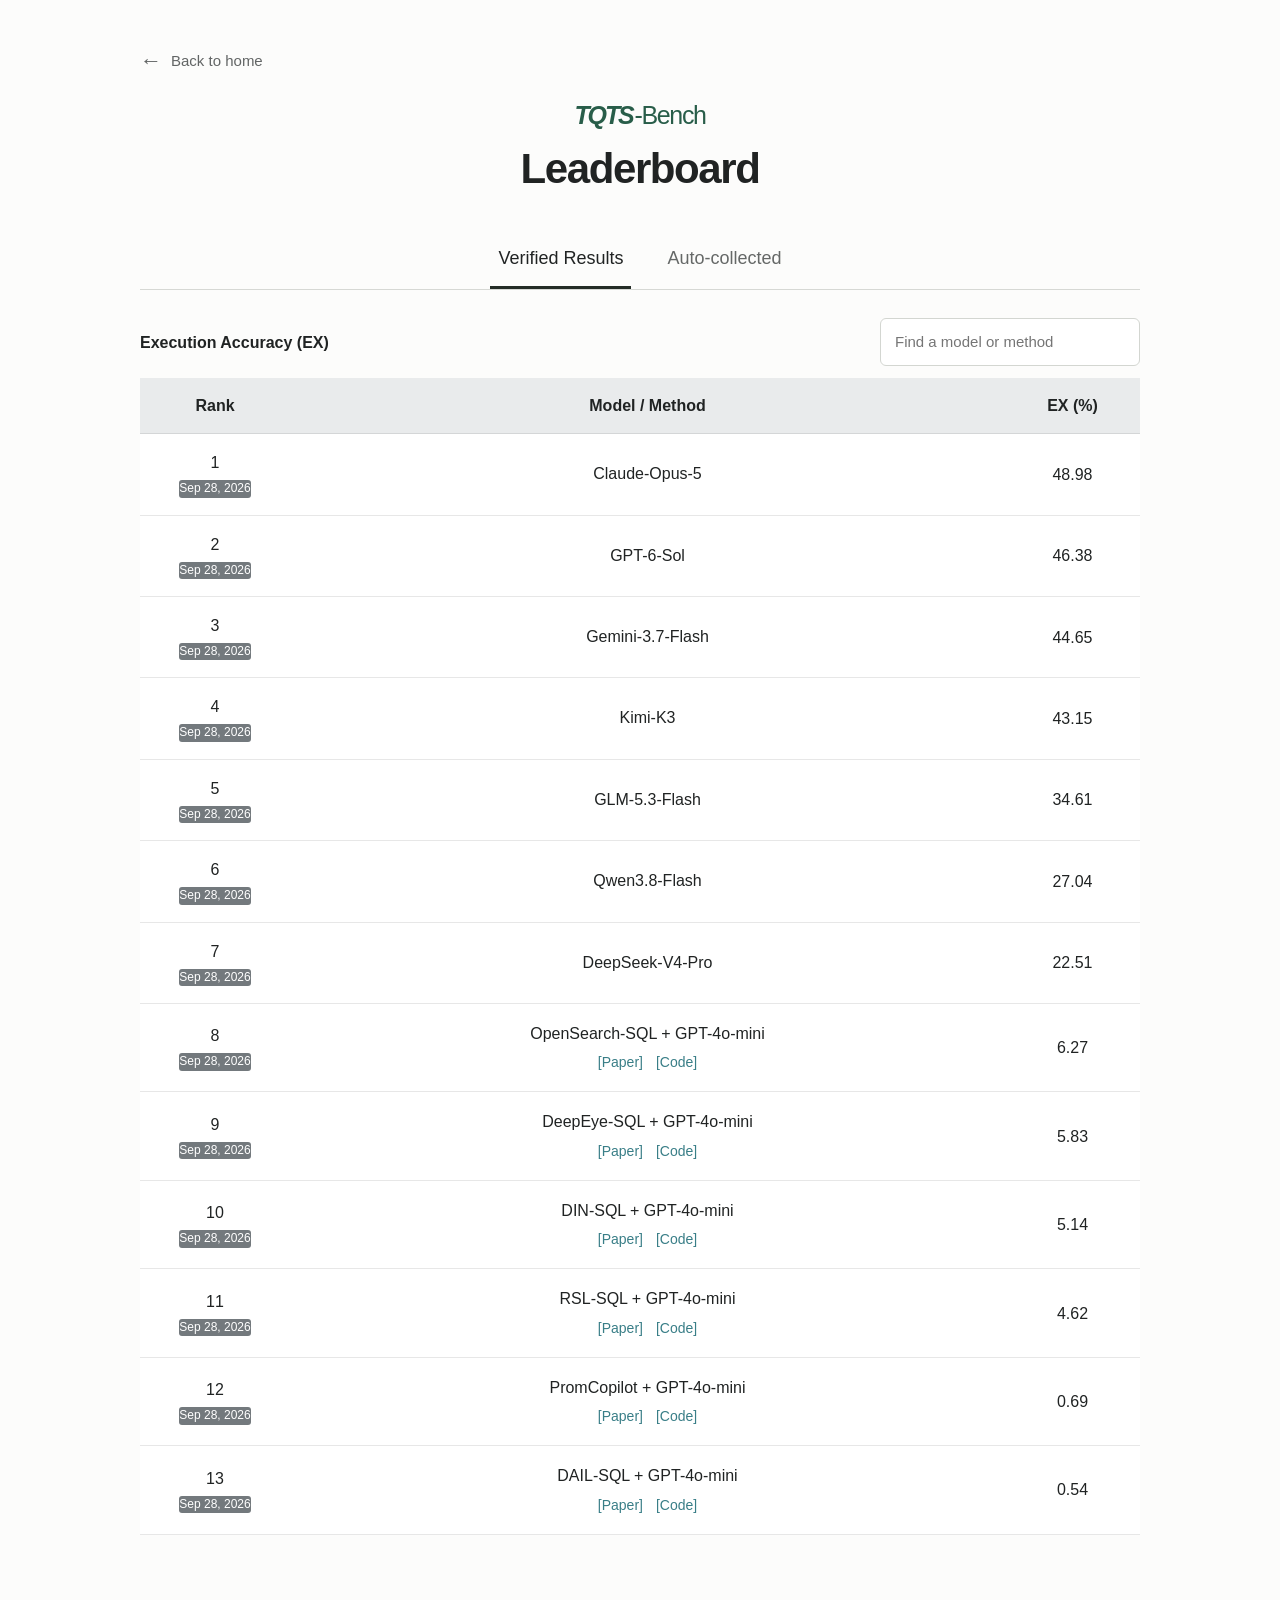
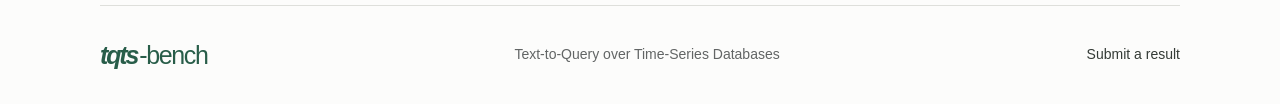
==== leaderboard.html @ 2801d9ac "Publish approved TQTS-Bench redesign Approved design: local commit 709bb9d. Paper remains disabled; " ====
<!doctype html>
<html lang="en"><head><meta charset="utf-8"><meta name="viewport" content="width=device-width, initial-scale=1">
<meta name="robots" content="noindex, nofollow, noarchive"><meta name="referrer" content="no-referrer">
<meta http-equiv="Content-Security-Policy" content="default-src 'self'; script-src 'self'; style-src 'self'; img-src 'self'; font-src 'self'; connect-src 'self'; object-src 'none'; base-uri 'none'; form-action 'none'">
<meta name="color-scheme" content="light"><link rel="icon" href="database.svg" type="image/svg+xml"><link rel="stylesheet" href="styles.css">
<title>TQTS-Bench | Leaderboard</title><script src="discovery.js" defer></script><script src="app.js" defer></script></head><body class="board-page"><a class="skip-link" href="#leaderboard">Skip to leaderboard</a>
<main id="leaderboard" class="board container"><a class="back-home" href="index.html"><span aria-hidden="true">←</span> Back to home</a><div class="board-title"><h1><span class="title-brand"><span class="brand-tqts">TQTS</span><span class="brand-bench">-Bench</span></span><span class="page-title">Leaderboard</span></h1></div>
<div class="view-switch" role="tablist" aria-label="Leaderboard content"><button role="tab" id="view-verified" aria-selected="true" aria-controls="verified-panel">Verified Results</button><button role="tab" id="view-auto" aria-selected="false" aria-controls="auto-panel" tabindex="-1">Auto-collected</button></div>
<section id="verified-panel" role="tabpanel" aria-labelledby="view-verified"><div class="board-toolbar"><p><strong>Execution Accuracy (EX)</strong></p><label class="search-field"><span class="sr-only">Find a model or method</span><input id="search" type="search" placeholder="Find a model or method" autocomplete="off"></label></div>
<div class="table-scroll"><table class="results-table"><caption class="sr-only">Verified execution accuracy on TQTS-Bench, ordered from highest to lowest.</caption><thead><tr><th scope="col">Rank</th><th scope="col">Model / Method</th><th scope="col" aria-sort="descending">EX (%)</th></tr></thead><tbody><tr data-name="claude-opus-5" data-type="model"><td class="rank">1<time datetime="2026-09-28" title="Initial leaderboard publication date">Sep 28, 2026</time></td><td class="entry-name">Claude-Opus-5</td><td class="score">48.98</td></tr><tr data-name="gpt-6-sol" data-type="model"><td class="rank">2<time datetime="2026-09-28" title="Initial leaderboard publication date">Sep 28, 2026</time></td><td class="entry-name">GPT-6-Sol</td><td class="score">46.38</td></tr><tr data-name="gemini-3.7-flash" data-type="model"><td class="rank">3<time datetime="2026-09-28" title="Initial leaderboard publication date">Sep 28, 2026</time></td><td class="entry-name">Gemini-3.7-Flash</td><td class="score">44.65</td></tr><tr data-name="kimi-k3" data-type="model"><td class="rank">4<time datetime="2026-09-28" title="Initial leaderboard publication date">Sep 28, 2026</time></td><td class="entry-name">Kimi-K3</td><td class="score">43.15</td></tr><tr data-name="glm-5.3-flash" data-type="model"><td class="rank">5<time datetime="2026-09-28" title="Initial leaderboard publication date">Sep 28, 2026</time></td><td class="entry-name">GLM-5.3-Flash</td><td class="score">34.61</td></tr><tr data-name="qwen3.8-flash" data-type="model"><td class="rank">6<time datetime="2026-09-28" title="Initial leaderboard publication date">Sep 28, 2026</time></td><td class="entry-name">Qwen3.8-Flash</td><td class="score">27.04</td></tr><tr data-name="deepseek-v4-pro" data-type="model"><td class="rank">7<time datetime="2026-09-28" title="Initial leaderboard publication date">Sep 28, 2026</time></td><td class="entry-name">DeepSeek-V4-Pro</td><td class="score">22.51</td></tr><tr data-name="opensearch-sql + gpt-4o-mini" data-type="method"><td class="rank">8<time datetime="2026-09-28" title="Initial leaderboard publication date">Sep 28, 2026</time></td><td class="entry-name">OpenSearch-SQL + GPT-4o-mini<div class="entry-links"><a href="https://doi.org/10.1145/3725331" target="_blank" rel="noopener noreferrer">[Paper]</a><a href="https://github.com/OpenSearch-AI/OpenSearch-SQL#readme" target="_blank" rel="noopener noreferrer">[Code]</a></div></td><td class="score">6.27</td></tr><tr data-name="deepeye-sql + gpt-4o-mini" data-type="method"><td class="rank">9<time datetime="2026-09-28" title="Initial leaderboard publication date">Sep 28, 2026</time></td><td class="entry-name">DeepEye-SQL + GPT-4o-mini<div class="entry-links"><a href="https://doi.org/10.1145/3802035" target="_blank" rel="noopener noreferrer">[Paper]</a><a href="https://github.com/HKUSTDial/DeepEye-SQL#readme" target="_blank" rel="noopener noreferrer">[Code]</a></div></td><td class="score">5.83</td></tr><tr data-name="din-sql + gpt-4o-mini" data-type="method"><td class="rank">10<time datetime="2026-09-28" title="Initial leaderboard publication date">Sep 28, 2026</time></td><td class="entry-name">DIN-SQL + GPT-4o-mini<div class="entry-links"><a href="https://doi.org/10.52202/075280-1577" target="_blank" rel="noopener noreferrer">[Paper]</a><a href="https://github.com/MohammadrezaPourreza/Few-shot-NL2SQL-with-prompting#readme" target="_blank" rel="noopener noreferrer">[Code]</a></div></td><td class="score">5.14</td></tr><tr data-name="rsl-sql + gpt-4o-mini" data-type="method"><td class="rank">11<time datetime="2026-09-28" title="Initial leaderboard publication date">Sep 28, 2026</time></td><td class="entry-name">RSL-SQL + GPT-4o-mini<div class="entry-links"><a href="https://doi.org/10.48550/arXiv.2411.00073" target="_blank" rel="noopener noreferrer">[Paper]</a><a href="https://github.com/Laqcce-cao/RSL-SQL#readme" target="_blank" rel="noopener noreferrer">[Code]</a></div></td><td class="score">4.62</td></tr><tr data-name="promcopilot + gpt-4o-mini" data-type="method"><td class="rank">12<time datetime="2026-09-28" title="Initial leaderboard publication date">Sep 28, 2026</time></td><td class="entry-name">PromCopilot + GPT-4o-mini<div class="entry-links"><a href="https://doi.org/10.1145/3797910" target="_blank" rel="noopener noreferrer">[Paper]</a><a href="https://github.com/FudanSELab/PromCopilot#readme" target="_blank" rel="noopener noreferrer">[Code]</a></div></td><td class="score">0.69</td></tr><tr data-name="dail-sql + gpt-4o-mini" data-type="method"><td class="rank">13<time datetime="2026-09-28" title="Initial leaderboard publication date">Sep 28, 2026</time></td><td class="entry-name">DAIL-SQL + GPT-4o-mini<div class="entry-links"><a href="https://doi.org/10.14778/3641204.3641221" target="_blank" rel="noopener noreferrer">[Paper]</a><a href="https://github.com/BeachWang/DAIL-SQL#readme" target="_blank" rel="noopener noreferrer">[Code]</a></div></td><td class="score">0.54</td></tr></tbody></table></div><p id="search-empty" hidden role="status">No matching models or methods.</p></section>
<section id="auto-panel" role="tabpanel" aria-labelledby="view-auto" hidden><div class="papers-heading"><h2>Papers using TQTS-Bench</h2><p>Research that cites TQTS-Bench or evaluates on the benchmark. Paper and code links are collected automatically.</p></div><p id="sync-status" class="sync-status" role="status"></p><div id="paper-list"></div><noscript>Enable JavaScript to view the collected papers.</noscript></section></main><footer class="site-footer container"><a class="footer-brand" href="index.html" aria-label="TQTS-Bench home"><span class="brand-tqts">tqts</span><span class="brand-bench">-bench</span></a><span>Text-to-Query over Time-Series Databases</span><a href="submit.html">Submit a result</a></footer></body></html>
---- styles.css ----
/* Research homepage: restrained typography, user-requested light surfaces.
   DESIGN_VARIANCE: 4; MOTION_INTENSITY: 2; VISUAL_DENSITY: 4. */
:root{color-scheme:light;--text:#202323;--muted:#626565;--line:#dedfdb;--soft:#f5f4f0;--hero:#e4efe2;--accent:#285d49}
*{box-sizing:border-box}body{margin:0;color:var(--text);background:#fff;font-family:Arial,Helvetica,sans-serif;font-size:17px;line-height:1.7;-webkit-font-smoothing:antialiased}h1,h2,h3,p{margin-top:0}a{color:var(--accent);text-underline-offset:4px}button,input{font:inherit}button,a,input{-webkit-tap-highlight-color:transparent}button{cursor:pointer}[hidden]{display:none!important}:focus-visible{outline:3px solid #28684b;outline-offset:5px}img{max-width:100%}.container{width:min(1080px,calc(100% - 64px));margin-inline:auto}.sr-only{position:absolute;width:1px;height:1px;overflow:hidden;clip:rect(0,0,0,0);white-space:nowrap}.skip-link{position:fixed;top:10px;left:10px;z-index:10;background:white;padding:10px 20px;transform:translateY(-180%)}.skip-link:focus{transform:none}.icon{flex-shrink:0;vertical-align:middle}.hero{background:var(--hero)}.hero-copy{text-align:center;padding:68px 0 64px}.hero h1{font-size:64px;line-height:1.15;font-weight:600;letter-spacing:-1px;margin-bottom:23px;color:#254f3a}.brand-tqts{font-family:"Arial Black",Arial,sans-serif;font-style:italic;font-weight:900;letter-spacing:-.085em;display:inline-block;padding-right:.08em}.brand-bench{font-weight:500;letter-spacing:-.055em}.subtitle{font-size:30px;line-height:1.4;font-weight:500;letter-spacing:-.025em;color:#242e26;margin-bottom:30px}.resource-buttons{display:flex;justify-content:center;gap:10px;flex-wrap:wrap}.button{display:inline-flex;align-items:center;justify-content:center;gap:9px;min-height:45px;padding:8px 21px;border:1px solid #b1c1b3;border-radius:24px;background:#fff;color:#243a2a;font-size:15.2px;line-height:1.6;text-decoration:none;font-weight:500;transition:background .18s,transform .18s}.button:not(:disabled):hover{background:white;transform:translateY(-2px)}.button.primary{border-color:#8aab91}.resource-buttons .icon{width:24px;height:24px;padding:2px;background:#fff;border-radius:4px;object-fit:contain}.button.paper-disabled{background:#fff;color:#626565;border-color:#b1c1b3;opacity:1;cursor:default;transform:none;pointer-events:none;transition:none}.section{padding:64px 0 70px}.section-alt{background:var(--soft)}.section h2{text-align:center;font-size:32px;letter-spacing:-.025em;line-height:1.25;margin-bottom:28px;color:#202323}.prose{max-width:920px;margin:auto}.prose p{margin-bottom:16px;line-height:1.85}.prose strong{font-weight:600}.facts{display:grid;grid-template-columns:repeat(4,1fr);margin:32px 0 38px;text-align:center;gap:16px}.facts dd{font-size:35px;font-weight:600;line-height:1.2;margin:0 0 8px;letter-spacing:-1px}.facts dt{font-size:15px;color:#626565}.figure-link{display:block;width:min(860px,94%);margin:30px auto 0}.research-figure{display:block;width:100%;height:auto}.pipeline-copy{display:grid;grid-template-columns:1fr 1fr;gap:42px;margin:34px auto 0;max-width:920px}.pipeline-copy h3{font-size:20px;line-height:1.4;margin-bottom:12px}.pipeline-copy p{font-size:16px;line-height:1.85;margin-bottom:0}
/* Upright point-top hexagons, staggered rows; no rotated logo content. */
.honeycomb{--hex:132px;display:grid;grid-template-columns:repeat(12,calc(var(--hex)/2 + 4px));grid-auto-rows:117px;justify-content:center;margin:40px auto 0;padding:6px 0 25px}.hex{position:relative;grid-column:span 2;width:var(--hex);height:151px;text-decoration:none;filter:drop-shadow(0 2px 2px #0000000b);transition:transform .2s;z-index:0}.hex:nth-child(11n+7){grid-column:2 / span 2}.hex-face{position:absolute;inset:0;display:flex;flex-direction:column;align-items:center;justify-content:center;gap:10px;background:#d9dbd5;clip-path:polygon(50% 0,100% 25%,100% 75%,50% 100%,0 75%,0 25%)}.hex-face:before{content:"";position:absolute;inset:1px;background:#fff;clip-path:inherit;z-index:-1}.hex img{object-fit:contain;width:48px;height:48px}.hex-face>span{font-size:13px;color:#363b37;line-height:1.2;max-width:115px;text-align:center}.hex:hover,.hex:focus-visible{transform:scale(1.14);z-index:2}.hex:hover .hex-face{background:#656a61}.hex:focus-visible{outline:none;filter:drop-shadow(0 0 3px #204c34)}
.site-footer{display:flex;align-items:center;justify-content:space-between;gap:20px;padding-block:28px;border-top:1px solid var(--line);font-size:14px;color:var(--muted)}.site-footer>a{color:#343b36;text-decoration:none}.board-page{background:#fcfcfb}.board{max-width:1000px;padding:48px 0 70px}.board-title{text-align:center;margin-bottom:36px}.board-title h1{margin:0;line-height:1.2}.title-brand{display:block;font-size:25px;color:var(--accent);margin-bottom:14px}.page-title{display:block;font-size:42px;letter-spacing:-1.4px;font-weight:600}.back-home{display:inline-flex;align-items:center;gap:9px;color:var(--muted);text-decoration:none;font-size:15px;margin-bottom:26px}.back-home:hover{color:var(--accent)}.back-home span{font-size:22px;line-height:1}.site-footer .footer-brand{color:var(--accent);font-size:25px;white-space:nowrap}.site-footer .footer-brand span{width:auto;order:initial}.board-title p{color:var(--muted);font-size:18px}.view-switch{display:flex;justify-content:center;border-bottom:1px solid #d6d8d4;margin-bottom:28px;gap:28px}.view-switch button{padding:13px 8px;border:none;border-bottom:3px solid transparent;background:none;color:#656867;font-size:18px}.view-switch button[aria-selected=true]{border-bottom-color:#242c26;color:#202323}.view-switch button:hover{color:#202323}.board-toolbar{display:flex;align-items:center;justify-content:space-between;gap:20px;margin-bottom:12px}.board-toolbar p{margin:0;font-size:16px}.board-toolbar strong{display:block;font-weight:600}.board-toolbar p span{font-size:14px;color:var(--muted)}.search-field input{border:1px solid #d3d6d1;border-radius:6px;padding:10px 14px;background:white;width:260px;font-size:15px}.table-note{font-size:14px;color:var(--muted);margin:14px 0}.table-scroll{overflow-x:auto}.results-table{border-collapse:collapse;width:100%;font-size:16px;background:#fff;table-layout:fixed}.results-table th{background:#e9ebec;color:#202323;font-weight:600;padding:14px 12px;text-align:center;border-bottom:1px solid #d4d6d7}.results-table th:first-child{width:150px}.results-table th:last-child{width:135px}.results-table td{border-bottom:1px solid #e7e7e7;padding:17px 12px;text-align:center;vertical-align:middle}.results-table .entry-name{font-size:16px;font-weight:400;line-height:1.65}.results-table .score{font-size:16px;font-weight:500;font-variant-numeric:tabular-nums}.rank{color:#202323;font-size:16px;line-height:1.5}.rank time{display:table;background:#73797d;color:white;font-size:12px;line-height:1.45;border-radius:3px;margin:5px auto 0;padding:1px 6px;font-weight:400;white-space:nowrap}.entry-links{display:flex;justify-content:center;gap:13px;font-size:14px;margin-top:4px}.entry-links a{color:#397e87;text-decoration:none}.entry-links a:hover{text-decoration:underline}.papers-heading{max-width:790px}.papers-heading h2{font-size:25px;margin:0 0 10px}.papers-heading p{font-size:16px;color:var(--muted)}.sync-status{font-size:14px;background:#eeefec;padding:11px 16px;border-radius:4px}.paper-entry{padding:24px 0;border-bottom:1px solid var(--line)}.paper-entry h3{font-size:19px;font-weight:500;margin:8px 0}.paper-entry time{font-size:13px;background:#e8e9e6;padding:3px 7px;border-radius:3px}.paper-entry p{font-size:15px;color:var(--muted)}.paper-entry .entry-links{justify-content:flex-start}.empty-state{padding:55px 20px;text-align:center;border:1px solid var(--line);background:white;margin:24px 0}.empty-state h3{font-size:20px;font-weight:500}.empty-state p{font-size:16px;color:var(--muted);max-width:620px;margin:0 auto}
@media(max-width:900px){.honeycomb{--hex:116px;grid-template-columns:repeat(10,calc(var(--hex)/2 + 4px));grid-auto-rows:103px}.hex{height:133px}.hex:nth-child(11n+7){grid-column:span 2}.hex:nth-child(9n+6){grid-column:2 / span 2}.hex:nth-child(n+18),.hex:nth-child(n+18):hover,.hex:nth-child(n+18):focus-visible{transform:none}.hex:nth-child(n+18):hover{transform:scale(1.14)}.hex-face>span{font-size:12px;max-width:95px}}
@media(max-width:640px){body{font-size:16px}.container{width:calc(100% - 36px)}.hero-copy{padding:48px 0}.hero h1{font-size:48px}.subtitle{font-size:24px}.resource-buttons{gap:9px;max-width:380px;margin:auto}.button{padding:8px 17px}.section{padding:44px 0}.section h2{font-size:28px}.facts{grid-template-columns:1fr 1fr;gap:24px;margin:28px 0}.facts dd{font-size:30px}.facts dt{font-size:14px}.pipeline-copy{grid-template-columns:1fr;gap:24px}.honeycomb{--hex:96px;grid-template-columns:repeat(6,calc(var(--hex)/2 + 3px));grid-auto-rows:86px;padding-bottom:27px;margin-top:30px}.hex{height:111px}.hex:nth-child(9n+6){grid-column:span 2}.hex:nth-child(5n+4){grid-column:2 / span 2}.hex img{width:36px;height:36px}.hex-face{gap:6px}.hex-face>span{font-size:11px;max-width:84px}.hex:last-child{grid-column:4 / span 2}.site-footer{flex-wrap:wrap;justify-content:center;text-align:center;font-size:13px;gap:10px}.site-footer span{width:100%;order:3}.board{padding-top:32px}.page-title{font-size:34px}.title-brand{font-size:23px}.board-title p{font-size:16px}.view-switch{gap:20px}.view-switch button{font-size:16px;padding:12px 3px}.board-toolbar{align-items:flex-start;flex-direction:column;gap:14px}.search-field,.search-field input{width:100%}.results-table{font-size:14px;min-width:310px}.results-table th:first-child{width:91px}.results-table th:last-child{width:65px}.results-table th{font-size:14px;padding:12px 5px}.results-table td{padding:15px 5px}.results-table .entry-name,.results-table .score{font-size:14px}.rank time{font-size:10px;padding:1px 3px}.entry-links{font-size:13px}.table-note{font-size:13px}.papers-heading h2{font-size:23px}}
@media(prefers-reduced-motion:reduce){*{transition:none!important;scroll-behavior:auto!important}}
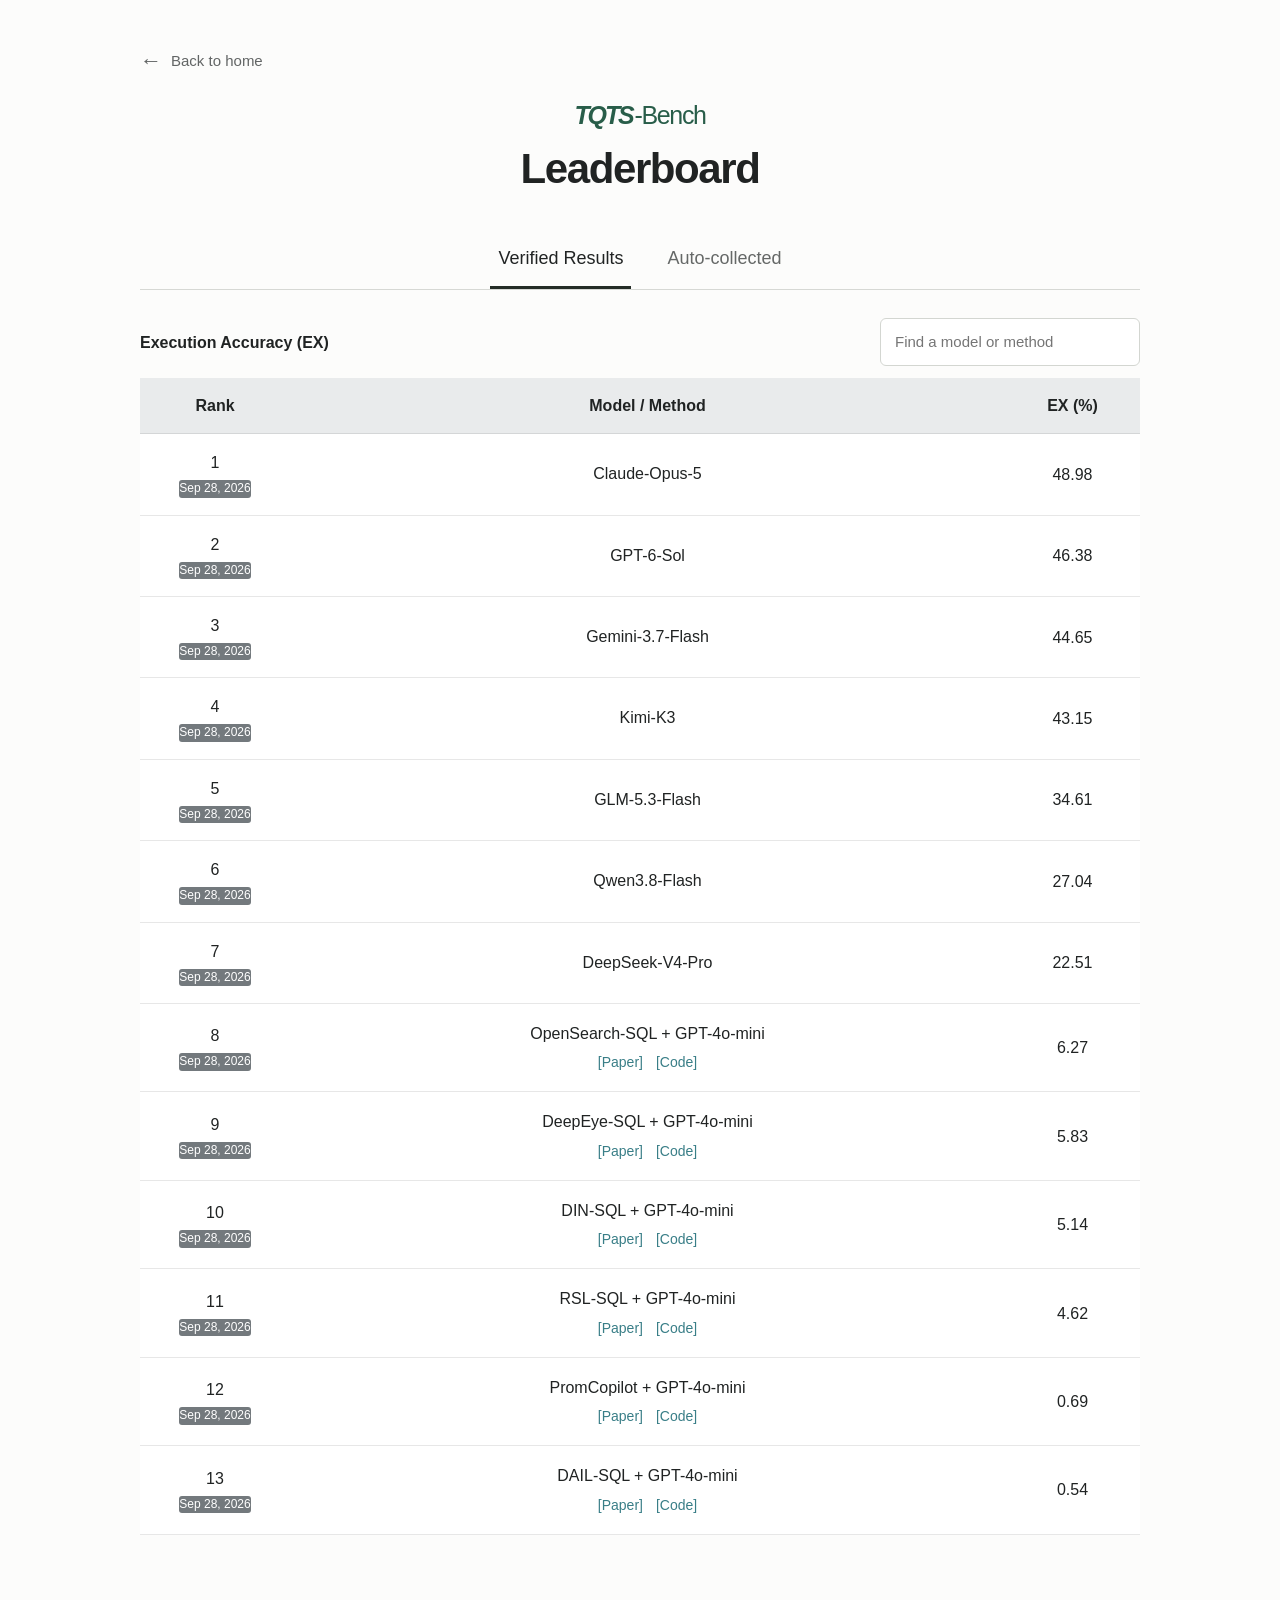
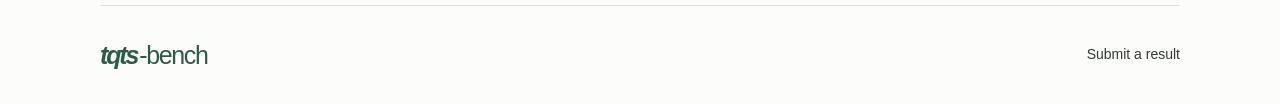
==== commit 194fd10f: "Publish approved experiment section and homepage refinements Publish reviewed local version 3915379:" ====
--- a/leaderboard.html
+++ b/leaderboard.html
@@ -8,4 +8,4 @@
 <div class="view-switch" role="tablist" aria-label="Leaderboard content"><button role="tab" id="view-verified" aria-selected="true" aria-controls="verified-panel">Verified Results</button><button role="tab" id="view-auto" aria-selected="false" aria-controls="auto-panel" tabindex="-1">Auto-collected</button></div>
 <section id="verified-panel" role="tabpanel" aria-labelledby="view-verified"><div class="board-toolbar"><p><strong>Execution Accuracy (EX)</strong></p><label class="search-field"><span class="sr-only">Find a model or method</span><input id="search" type="search" placeholder="Find a model or method" autocomplete="off"></label></div>
 <div class="table-scroll"><table class="results-table"><caption class="sr-only">Verified execution accuracy on TQTS-Bench, ordered from highest to lowest.</caption><thead><tr><th scope="col">Rank</th><th scope="col">Model / Method</th><th scope="col" aria-sort="descending">EX (%)</th></tr></thead><tbody><tr data-name="claude-opus-5" data-type="model"><td class="rank">1<time datetime="2026-09-28" title="Initial leaderboard publication date">Sep 28, 2026</time></td><td class="entry-name">Claude-Opus-5</td><td class="score">48.98</td></tr><tr data-name="gpt-6-sol" data-type="model"><td class="rank">2<time datetime="2026-09-28" title="Initial leaderboard publication date">Sep 28, 2026</time></td><td class="entry-name">GPT-6-Sol</td><td class="score">46.38</td></tr><tr data-name="gemini-3.7-flash" data-type="model"><td class="rank">3<time datetime="2026-09-28" title="Initial leaderboard publication date">Sep 28, 2026</time></td><td class="entry-name">Gemini-3.7-Flash</td><td class="score">44.65</td></tr><tr data-name="kimi-k3" data-type="model"><td class="rank">4<time datetime="2026-09-28" title="Initial leaderboard publication date">Sep 28, 2026</time></td><td class="entry-name">Kimi-K3</td><td class="score">43.15</td></tr><tr data-name="glm-5.3-flash" data-type="model"><td class="rank">5<time datetime="2026-09-28" title="Initial leaderboard publication date">Sep 28, 2026</time></td><td class="entry-name">GLM-5.3-Flash</td><td class="score">34.61</td></tr><tr data-name="qwen3.8-flash" data-type="model"><td class="rank">6<time datetime="2026-09-28" title="Initial leaderboard publication date">Sep 28, 2026</time></td><td class="entry-name">Qwen3.8-Flash</td><td class="score">27.04</td></tr><tr data-name="deepseek-v4-pro" data-type="model"><td class="rank">7<time datetime="2026-09-28" title="Initial leaderboard publication date">Sep 28, 2026</time></td><td class="entry-name">DeepSeek-V4-Pro</td><td class="score">22.51</td></tr><tr data-name="opensearch-sql + gpt-4o-mini" data-type="method"><td class="rank">8<time datetime="2026-09-28" title="Initial leaderboard publication date">Sep 28, 2026</time></td><td class="entry-name">OpenSearch-SQL + GPT-4o-mini<div class="entry-links"><a href="https://doi.org/10.1145/3725331" target="_blank" rel="noopener noreferrer">[Paper]</a><a href="https://github.com/OpenSearch-AI/OpenSearch-SQL#readme" target="_blank" rel="noopener noreferrer">[Code]</a></div></td><td class="score">6.27</td></tr><tr data-name="deepeye-sql + gpt-4o-mini" data-type="method"><td class="rank">9<time datetime="2026-09-28" title="Initial leaderboard publication date">Sep 28, 2026</time></td><td class="entry-name">DeepEye-SQL + GPT-4o-mini<div class="entry-links"><a href="https://doi.org/10.1145/3802035" target="_blank" rel="noopener noreferrer">[Paper]</a><a href="https://github.com/HKUSTDial/DeepEye-SQL#readme" target="_blank" rel="noopener noreferrer">[Code]</a></div></td><td class="score">5.83</td></tr><tr data-name="din-sql + gpt-4o-mini" data-type="method"><td class="rank">10<time datetime="2026-09-28" title="Initial leaderboard publication date">Sep 28, 2026</time></td><td class="entry-name">DIN-SQL + GPT-4o-mini<div class="entry-links"><a href="https://doi.org/10.52202/075280-1577" target="_blank" rel="noopener noreferrer">[Paper]</a><a href="https://github.com/MohammadrezaPourreza/Few-shot-NL2SQL-with-prompting#readme" target="_blank" rel="noopener noreferrer">[Code]</a></div></td><td class="score">5.14</td></tr><tr data-name="rsl-sql + gpt-4o-mini" data-type="method"><td class="rank">11<time datetime="2026-09-28" title="Initial leaderboard publication date">Sep 28, 2026</time></td><td class="entry-name">RSL-SQL + GPT-4o-mini<div class="entry-links"><a href="https://doi.org/10.48550/arXiv.2411.00073" target="_blank" rel="noopener noreferrer">[Paper]</a><a href="https://github.com/Laqcce-cao/RSL-SQL#readme" target="_blank" rel="noopener noreferrer">[Code]</a></div></td><td class="score">4.62</td></tr><tr data-name="promcopilot + gpt-4o-mini" data-type="method"><td class="rank">12<time datetime="2026-09-28" title="Initial leaderboard publication date">Sep 28, 2026</time></td><td class="entry-name">PromCopilot + GPT-4o-mini<div class="entry-links"><a href="https://doi.org/10.1145/3797910" target="_blank" rel="noopener noreferrer">[Paper]</a><a href="https://github.com/FudanSELab/PromCopilot#readme" target="_blank" rel="noopener noreferrer">[Code]</a></div></td><td class="score">0.69</td></tr><tr data-name="dail-sql + gpt-4o-mini" data-type="method"><td class="rank">13<time datetime="2026-09-28" title="Initial leaderboard publication date">Sep 28, 2026</time></td><td class="entry-name">DAIL-SQL + GPT-4o-mini<div class="entry-links"><a href="https://doi.org/10.14778/3641204.3641221" target="_blank" rel="noopener noreferrer">[Paper]</a><a href="https://github.com/BeachWang/DAIL-SQL#readme" target="_blank" rel="noopener noreferrer">[Code]</a></div></td><td class="score">0.54</td></tr></tbody></table></div><p id="search-empty" hidden role="status">No matching models or methods.</p></section>
-<section id="auto-panel" role="tabpanel" aria-labelledby="view-auto" hidden><div class="papers-heading"><h2>Papers using TQTS-Bench</h2><p>Research that cites TQTS-Bench or evaluates on the benchmark. Paper and code links are collected automatically.</p></div><p id="sync-status" class="sync-status" role="status"></p><div id="paper-list"></div><noscript>Enable JavaScript to view the collected papers.</noscript></section></main><footer class="site-footer container"><a class="footer-brand" href="index.html" aria-label="TQTS-Bench home"><span class="brand-tqts">tqts</span><span class="brand-bench">-bench</span></a><span>Text-to-Query over Time-Series Databases</span><a href="submit.html">Submit a result</a></footer></body></html>
+<section id="auto-panel" role="tabpanel" aria-labelledby="view-auto" hidden><div class="papers-heading"><h2>Papers using TQTS-Bench</h2><p>Research that cites TQTS-Bench or evaluates on the benchmark. Paper and code links are collected automatically.</p></div><p id="sync-status" class="sync-status" role="status"></p><div id="paper-list"></div><noscript>Enable JavaScript to view the collected papers.</noscript></section></main><footer class="site-footer container"><a class="footer-brand" href="index.html" aria-label="TQTS-Bench home"><span class="brand-tqts">tqts</span><span class="brand-bench">-bench</span></a><a href="submit.html">Submit a result</a></footer></body></html>
--- a/styles.css
+++ b/styles.css
@@ -1,7 +1,7 @@
 /* Research homepage: restrained typography, user-requested light surfaces.
    DESIGN_VARIANCE: 4; MOTION_INTENSITY: 2; VISUAL_DENSITY: 4. */
 :root{color-scheme:light;--text:#202323;--muted:#626565;--line:#dedfdb;--soft:#f5f4f0;--hero:#e4efe2;--accent:#285d49}
-*{box-sizing:border-box}body{margin:0;color:var(--text);background:#fff;font-family:Arial,Helvetica,sans-serif;font-size:17px;line-height:1.7;-webkit-font-smoothing:antialiased}h1,h2,h3,p{margin-top:0}a{color:var(--accent);text-underline-offset:4px}button,input{font:inherit}button,a,input{-webkit-tap-highlight-color:transparent}button{cursor:pointer}[hidden]{display:none!important}:focus-visible{outline:3px solid #28684b;outline-offset:5px}img{max-width:100%}.container{width:min(1080px,calc(100% - 64px));margin-inline:auto}.sr-only{position:absolute;width:1px;height:1px;overflow:hidden;clip:rect(0,0,0,0);white-space:nowrap}.skip-link{position:fixed;top:10px;left:10px;z-index:10;background:white;padding:10px 20px;transform:translateY(-180%)}.skip-link:focus{transform:none}.icon{flex-shrink:0;vertical-align:middle}.hero{background:var(--hero)}.hero-copy{text-align:center;padding:68px 0 64px}.hero h1{font-size:64px;line-height:1.15;font-weight:600;letter-spacing:-1px;margin-bottom:23px;color:#254f3a}.brand-tqts{font-family:"Arial Black",Arial,sans-serif;font-style:italic;font-weight:900;letter-spacing:-.085em;display:inline-block;padding-right:.08em}.brand-bench{font-weight:500;letter-spacing:-.055em}.subtitle{font-size:30px;line-height:1.4;font-weight:500;letter-spacing:-.025em;color:#242e26;margin-bottom:30px}.resource-buttons{display:flex;justify-content:center;gap:10px;flex-wrap:wrap}.button{display:inline-flex;align-items:center;justify-content:center;gap:9px;min-height:45px;padding:8px 21px;border:1px solid #b1c1b3;border-radius:24px;background:#fff;color:#243a2a;font-size:15.2px;line-height:1.6;text-decoration:none;font-weight:500;transition:background .18s,transform .18s}.button:not(:disabled):hover{background:white;transform:translateY(-2px)}.button.primary{border-color:#8aab91}.resource-buttons .icon{width:24px;height:24px;padding:2px;background:#fff;border-radius:4px;object-fit:contain}.button.paper-disabled{background:#fff;color:#626565;border-color:#b1c1b3;opacity:1;cursor:default;transform:none;pointer-events:none;transition:none}.section{padding:64px 0 70px}.section-alt{background:var(--soft)}.section h2{text-align:center;font-size:32px;letter-spacing:-.025em;line-height:1.25;margin-bottom:28px;color:#202323}.prose{max-width:920px;margin:auto}.prose p{margin-bottom:16px;line-height:1.85}.prose strong{font-weight:600}.facts{display:grid;grid-template-columns:repeat(4,1fr);margin:32px 0 38px;text-align:center;gap:16px}.facts dd{font-size:35px;font-weight:600;line-height:1.2;margin:0 0 8px;letter-spacing:-1px}.facts dt{font-size:15px;color:#626565}.figure-link{display:block;width:min(860px,94%);margin:30px auto 0}.research-figure{display:block;width:100%;height:auto}.pipeline-copy{display:grid;grid-template-columns:1fr 1fr;gap:42px;margin:34px auto 0;max-width:920px}.pipeline-copy h3{font-size:20px;line-height:1.4;margin-bottom:12px}.pipeline-copy p{font-size:16px;line-height:1.85;margin-bottom:0}
+*{box-sizing:border-box}body{margin:0;color:var(--text);background:#fff;font-family:Arial,Helvetica,sans-serif;font-size:17px;line-height:1.7;-webkit-font-smoothing:antialiased}h1,h2,h3,p{margin-top:0}a{color:var(--accent);text-underline-offset:4px}button,input{font:inherit}button,a,input{-webkit-tap-highlight-color:transparent}button{cursor:pointer}[hidden]{display:none!important}:focus-visible{outline:3px solid #28684b;outline-offset:5px}img{max-width:100%}.container{width:min(1080px,calc(100% - 64px));margin-inline:auto}.sr-only{position:absolute;width:1px;height:1px;overflow:hidden;clip:rect(0,0,0,0);white-space:nowrap}.skip-link{position:fixed;top:10px;left:10px;z-index:10;background:white;padding:10px 20px;transform:translateY(-180%)}.skip-link:focus{transform:none}.icon{flex-shrink:0;vertical-align:middle}.hero{background:var(--hero)}.hero-copy{text-align:center;padding:68px 0 64px}.hero h1{font-size:64px;line-height:1.15;font-weight:600;letter-spacing:-1px;margin-bottom:23px;color:#254f3a}.brand-tqts{font-family:"Arial Black",Arial,sans-serif;font-style:italic;font-weight:900;letter-spacing:-.085em;display:inline-block;padding-right:.08em}.brand-bench{font-weight:500;letter-spacing:-.055em}.subtitle{font-size:30px;line-height:1.4;font-weight:500;letter-spacing:-.025em;color:#242e26;margin-bottom:30px}.resource-buttons{display:flex;justify-content:center;gap:10px;flex-wrap:wrap}.button{display:inline-flex;align-items:center;justify-content:center;gap:9px;min-height:45px;padding:8px 21px;border:1px solid #b1c1b3;border-radius:24px;background:#fff;color:#243a2a;font-size:15.2px;line-height:1.6;text-decoration:none;font-weight:500;transition:background .18s,transform .18s}.button:not(:disabled):hover{background:white;transform:translateY(-2px)}.button.primary{border-color:#8aab91}.resource-buttons .button{width:150px;height:46px;flex:0 0 150px;padding:8px 12px;white-space:nowrap}.resource-buttons .icon{width:24px;height:24px;padding:2px;background:#fff;border-radius:4px;object-fit:contain}.button.paper-disabled{background:#fff;color:#626565;border-color:#b1c1b3;opacity:1;cursor:default;transform:none;pointer-events:none;transition:none}.section{padding:64px 0 70px}.section-alt{background:var(--soft)}.section h2{text-align:center;font-size:32px;letter-spacing:-.025em;line-height:1.25;margin-bottom:28px;color:#202323}.prose{max-width:920px;margin:auto}.prose p{margin-bottom:16px;line-height:1.85}.prose strong{font-weight:600}.facts{display:grid;grid-template-columns:repeat(4,1fr);margin:32px 0 38px;text-align:center;gap:16px}.facts dd{font-size:35px;font-weight:600;line-height:1.2;margin:0 0 8px;letter-spacing:-1px}.facts dt{font-size:15px;color:#626565}.figure-link{display:block;width:min(860px,94%);margin:30px auto 0}.research-figure{display:block;width:100%;height:auto}.pipeline-copy{display:grid;grid-template-columns:1fr 1fr;gap:42px;margin:34px auto 0;max-width:920px}.pipeline-copy h3{font-size:20px;line-height:1.4;margin-bottom:12px}.pipeline-copy p{font-size:16px;line-height:1.85;margin-bottom:0}
 /* Upright point-top hexagons, staggered rows; no rotated logo content. */
 .honeycomb{--hex:132px;display:grid;grid-template-columns:repeat(12,calc(var(--hex)/2 + 4px));grid-auto-rows:117px;justify-content:center;margin:40px auto 0;padding:6px 0 25px}.hex{position:relative;grid-column:span 2;width:var(--hex);height:151px;text-decoration:none;filter:drop-shadow(0 2px 2px #0000000b);transition:transform .2s;z-index:0}.hex:nth-child(11n+7){grid-column:2 / span 2}.hex-face{position:absolute;inset:0;display:flex;flex-direction:column;align-items:center;justify-content:center;gap:10px;background:#d9dbd5;clip-path:polygon(50% 0,100% 25%,100% 75%,50% 100%,0 75%,0 25%)}.hex-face:before{content:"";position:absolute;inset:1px;background:#fff;clip-path:inherit;z-index:-1}.hex img{object-fit:contain;width:48px;height:48px}.hex-face>span{font-size:13px;color:#363b37;line-height:1.2;max-width:115px;text-align:center}.hex:hover,.hex:focus-visible{transform:scale(1.14);z-index:2}.hex:hover .hex-face{background:#656a61}.hex:focus-visible{outline:none;filter:drop-shadow(0 0 3px #204c34)}
 .site-footer{display:flex;align-items:center;justify-content:space-between;gap:20px;padding-block:28px;border-top:1px solid var(--line);font-size:14px;color:var(--muted)}.site-footer>a{color:#343b36;text-decoration:none}.board-page{background:#fcfcfb}.board{max-width:1000px;padding:48px 0 70px}.board-title{text-align:center;margin-bottom:36px}.board-title h1{margin:0;line-height:1.2}.title-brand{display:block;font-size:25px;color:var(--accent);margin-bottom:14px}.page-title{display:block;font-size:42px;letter-spacing:-1.4px;font-weight:600}.back-home{display:inline-flex;align-items:center;gap:9px;color:var(--muted);text-decoration:none;font-size:15px;margin-bottom:26px}.back-home:hover{color:var(--accent)}.back-home span{font-size:22px;line-height:1}.site-footer .footer-brand{color:var(--accent);font-size:25px;white-space:nowrap}.site-footer .footer-brand span{width:auto;order:initial}.board-title p{color:var(--muted);font-size:18px}.view-switch{display:flex;justify-content:center;border-bottom:1px solid #d6d8d4;margin-bottom:28px;gap:28px}.view-switch button{padding:13px 8px;border:none;border-bottom:3px solid transparent;background:none;color:#656867;font-size:18px}.view-switch button[aria-selected=true]{border-bottom-color:#242c26;color:#202323}.view-switch button:hover{color:#202323}.board-toolbar{display:flex;align-items:center;justify-content:space-between;gap:20px;margin-bottom:12px}.board-toolbar p{margin:0;font-size:16px}.board-toolbar strong{display:block;font-weight:600}.board-toolbar p span{font-size:14px;color:var(--muted)}.search-field input{border:1px solid #d3d6d1;border-radius:6px;padding:10px 14px;background:white;width:260px;font-size:15px}.table-note{font-size:14px;color:var(--muted);margin:14px 0}.table-scroll{overflow-x:auto}.results-table{border-collapse:collapse;width:100%;font-size:16px;background:#fff;table-layout:fixed}.results-table th{background:#e9ebec;color:#202323;font-weight:600;padding:14px 12px;text-align:center;border-bottom:1px solid #d4d6d7}.results-table th:first-child{width:150px}.results-table th:last-child{width:135px}.results-table td{border-bottom:1px solid #e7e7e7;padding:17px 12px;text-align:center;vertical-align:middle}.results-table .entry-name{font-size:16px;font-weight:400;line-height:1.65}.results-table .score{font-size:16px;font-weight:500;font-variant-numeric:tabular-nums}.rank{color:#202323;font-size:16px;line-height:1.5}.rank time{display:table;background:#73797d;color:white;font-size:12px;line-height:1.45;border-radius:3px;margin:5px auto 0;padding:1px 6px;font-weight:400;white-space:nowrap}.entry-links{display:flex;justify-content:center;gap:13px;font-size:14px;margin-top:4px}.entry-links a{color:#397e87;text-decoration:none}.entry-links a:hover{text-decoration:underline}.papers-heading{max-width:790px}.papers-heading h2{font-size:25px;margin:0 0 10px}.papers-heading p{font-size:16px;color:var(--muted)}.sync-status{font-size:14px;background:#eeefec;padding:11px 16px;border-radius:4px}.paper-entry{padding:24px 0;border-bottom:1px solid var(--line)}.paper-entry h3{font-size:19px;font-weight:500;margin:8px 0}.paper-entry time{font-size:13px;background:#e8e9e6;padding:3px 7px;border-radius:3px}.paper-entry p{font-size:15px;color:var(--muted)}.paper-entry .entry-links{justify-content:flex-start}.empty-state{padding:55px 20px;text-align:center;border:1px solid var(--line);background:white;margin:24px 0}.empty-state h3{font-size:20px;font-weight:500}.empty-state p{font-size:16px;color:var(--muted);max-width:620px;margin:0 auto}
